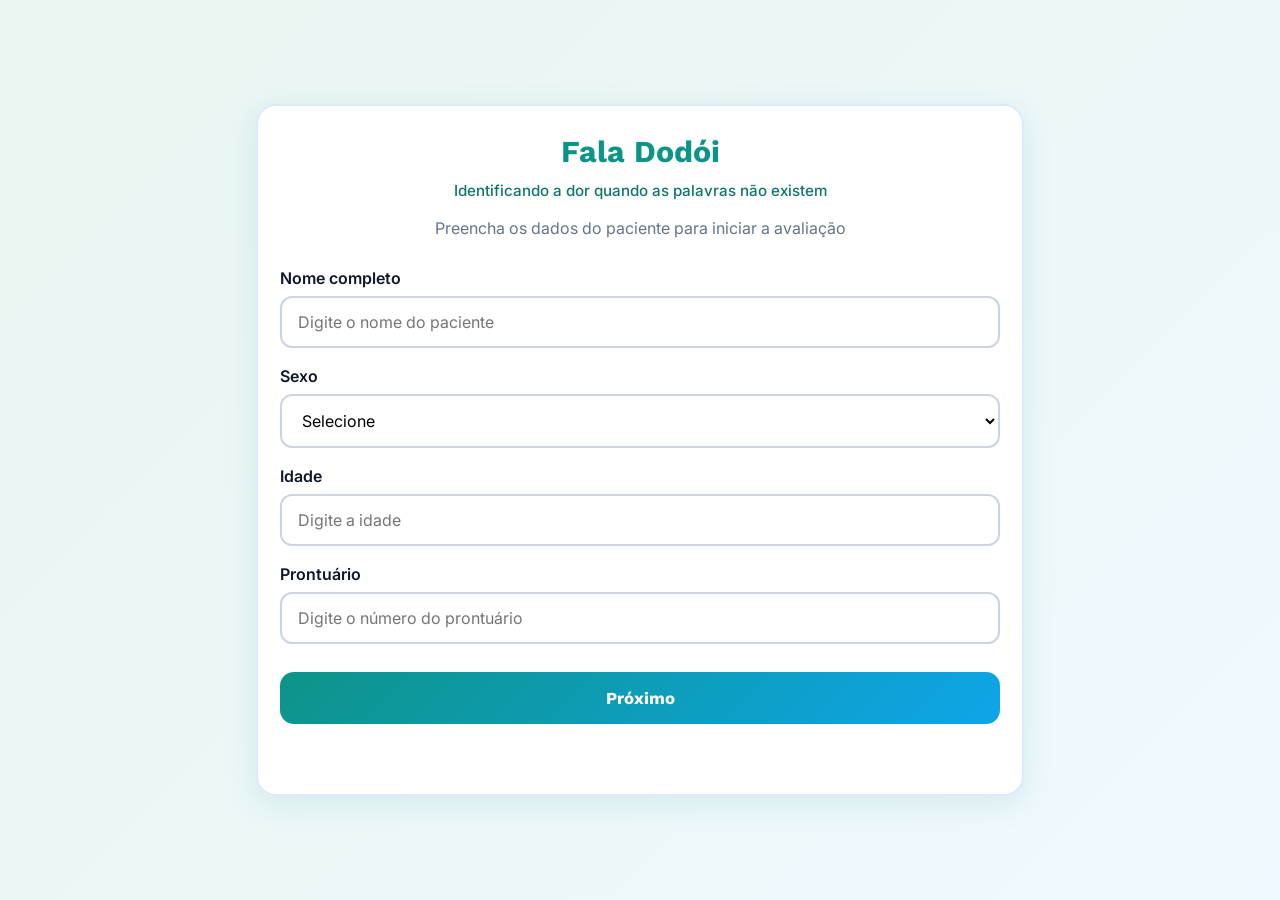
==== index.html @ eb534314 "Projeto Fala Dodoi com API de alertas" ====
<!DOCTYPE html>
<html lang="pt-BR">
<head>
  <meta charset="UTF-8">
  <title>Redirecionando...</title>

  <script>
    window.location.href = "01-identificacao/index.html";
  </script>
</head>
<body>
</body>
</html>
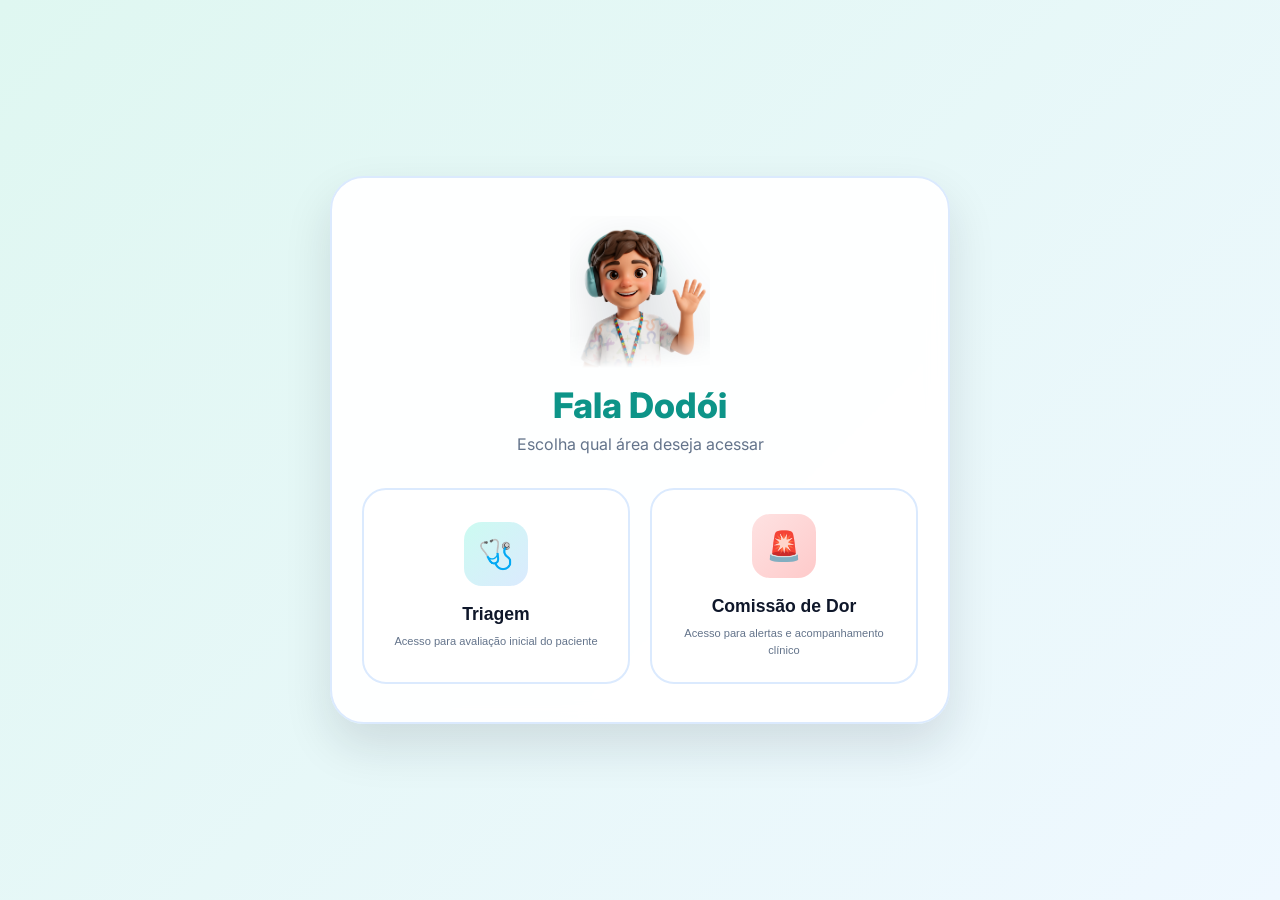
==== commit 76f494df: "Paineis de logins adicionados" ====
--- a/index.html
+++ b/index.html
@@ -2,12 +2,13 @@
 <html lang="pt-BR">
 <head>
   <meta charset="UTF-8">
-  <title>Redirecionando...</title>
+  <title>Fala Dodói</title>
+</head>
+<body>
 
   <script>
-    window.location.href = "01-identificacao/index.html";
+    window.location.href = "./login-escolha/index.html";
   </script>
-</head>
-<body>
+
 </body>
 </html>
